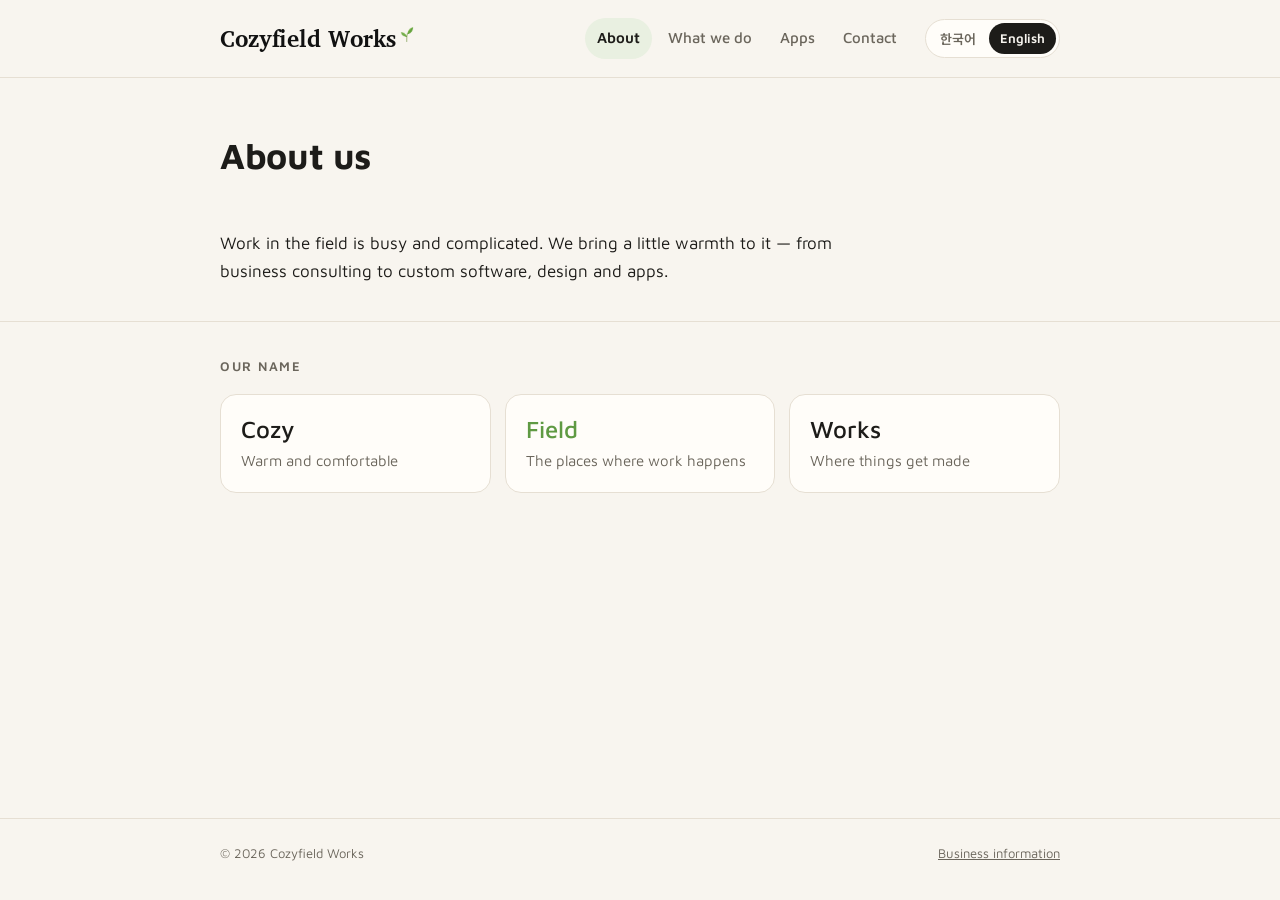
==== about.html @ 5c4d7b0e "회사 사이트 페이지 나눔: 홈·회사 소개·하는 일·앱(세 앱·복숭아 웹)·연락처 Co-Authored-By: Claude Opus 5.5 <noreply@anthropic.com>" ====
<!doctype html>
<html lang="ko">
<head>
<meta charset="utf-8">
<meta name="viewport" content="width=device-width, initial-scale=1, viewport-fit=cover">
<title>회사 소개 · Cozyfield Works</title>
<meta name="description" content="Cozyfield Works(코지필드 웍스) — 바쁜 현장에 따뜻함을 더하는 회사. 경영 컨설팅, 업무 프로그램 제작, 디자인·문서, 앱.">
<link rel="icon" href="favicon.png">
<link rel="preconnect" href="https://fonts.googleapis.com">
<link rel="stylesheet" href="https://fonts.googleapis.com/css2?family=Maven+Pro:wght@400;500;600;700&family=Noto+Sans+KR:wght@400;500;700&family=Charis+SIL:wght@700&display=swap">
<link rel="stylesheet" href="style.css">
</head>
<body>
<header><div class="wrap">
  <a class="logo" href="./">Cozyfield Works<img src="sprout.png" alt=""></a>
  <nav aria-label="Menu"><a href="about.html" aria-current="page" data-ko="회사 소개" data-en="About">회사 소개</a><a href="work.html" data-ko="하는 일" data-en="What we do">하는 일</a><a href="apps.html" data-ko="앱" data-en="Apps">앱</a><a href="contact.html" data-ko="연락처" data-en="Contact">연락처</a></nav>
  <div class="lang" role="group" aria-label="Language">
    <button type="button" data-l="ko" aria-pressed="true">한국어</button>
    <button type="button" data-l="en" aria-pressed="false">English</button>
  </div>
</div></header>

<main>
<div class="page-title wrap">
  <h1 data-ko="회사 소개" data-en="About us">회사 소개</h1>
</div>
<section><div class="wrap">
  <p class="lead" data-ko="현장의 일은 복잡하고 바쁘지만, 그 속에서도 따뜻하게 만들어 나갑니다. 경영 컨설팅부터 업무 프로그램, 디자인, 앱까지 함께합니다." data-en="Work in the field is busy and complicated. We bring a little warmth to it — from business consulting to custom software, design and apps.">현장의 일은 복잡하고 바쁘지만, 그 속에서도 따뜻하게 만들어 나갑니다. 경영 컨설팅부터 업무 프로그램, 디자인, 앱까지 함께합니다.</p>
</div></section>
<section><div class="wrap">
  <h2 data-ko="이름의 뜻" data-en="Our name">이름의 뜻</h2>
  <div class="words">
    <div class="word"><b>Cozy</b><span data-ko="아늑하고 편안한" data-en="Warm and comfortable">아늑하고 편안한</span></div>
    <div class="word"><b>Field</b><span data-ko="일이 벌어지는 현장" data-en="The places where work happens">일이 벌어지는 현장</span></div>
    <div class="word"><b>Works</b><span data-ko="만들어 나가는 곳" data-en="Where things get made">만들어 나가는 곳</span></div>
  </div>
</div></section>
</main>

<footer><div class="wrap">
  <span>© 2026 Cozyfield Works</span>
  <a href="contact.html" data-ko="사업자 정보" data-en="Business information">사업자 정보</a>
</div></footer>
<script src="lang.js"></script>
</body>
</html>
---- style.css ----
:root {
  --bg: #f8f5ef; --card: #fffdf9; --ink: #1d1c19; --muted: #6b665c; --line: #e6dfd3;
  --leaf: #5f9a43; --leaf-soft: #e9f0e1;
  --body: "Maven Pro", "Noto Sans KR", "Apple SD Gothic Neo", "Segoe UI", sans-serif;
  --logo: "Iowan Old Style", "Charis SIL", Georgia, serif;
}
* { box-sizing: border-box; }
html, body { margin: 0; background: var(--bg); color: var(--ink); }
body { font-family: var(--body); line-height: 1.65; -webkit-font-smoothing: antialiased; word-break: keep-all; overflow-wrap: anywhere; min-height: 100vh; display: flex; flex-direction: column; }
main { flex: 1; }
.wrap { max-width: 880px; margin: 0 auto; padding-inline: max(20px, env(safe-area-inset-left, 0px)) max(20px, env(safe-area-inset-right, 0px)); }

header { border-bottom: 1px solid var(--line); }
header .wrap { display: flex; align-items: center; gap: 16px; padding-block: 18px; flex-wrap: wrap; }
.logo { display: flex; align-items: center; gap: 4px; font: 700 23px/1 var(--logo); color: #111; text-decoration: none; letter-spacing: -.005em; white-space: nowrap; }
.logo img { height: 27px; width: auto; display: block; margin-top: -6px; }
nav { display: flex; gap: 4px; margin-left: auto; }
nav a { font-size: 15px; font-weight: 500; color: var(--muted); text-decoration: none; padding: 8px 12px; border-radius: 999px; min-height: 40px; display: inline-flex; align-items: center; }
nav a:hover { color: var(--ink); }
nav a[aria-current="page"] { color: var(--ink); background: var(--leaf-soft); font-weight: 600; }
.lang { display: flex; gap: 2px; border: 1px solid var(--line); border-radius: 999px; padding: 3px; background: var(--card); }
.lang button { border: 0; background: none; font: 600 13px var(--body); color: var(--muted); padding: 6px 11px; border-radius: 999px; cursor: pointer; }
.lang button[aria-pressed="true"] { background: var(--ink); color: var(--bg); }

.hero { padding-block: 64px 52px; }
.hero h1 { font-weight: 700; font-size: clamp(30px, 6vw, 46px); line-height: 1.3; letter-spacing: -.01em; margin: 0; text-wrap: balance; }
.hero p { font-size: 17px; color: var(--muted); max-width: 34em; margin: 20px 0 0; }
.page-title { padding-block: 48px 8px; }
.page-title h1 { font-size: clamp(26px, 5vw, 36px); margin: 0; letter-spacing: -.01em; }
.page-title p { color: var(--muted); margin: 10px 0 0; font-size: 16px; }

section { padding-block: 36px; }
section + section { border-top: 1px solid var(--line); }
h2 { font: 600 13px var(--body); letter-spacing: .12em; text-transform: uppercase; color: var(--muted); margin: 0 0 20px; }

.go { display: grid; grid-template-columns: repeat(3, minmax(0, 1fr)); gap: 14px; }
.go a { display: block; background: var(--card); border: 1px solid var(--line); border-radius: 16px; padding: 20px; text-decoration: none; color: var(--ink); border-left: 3px solid var(--leaf); }
.go a:hover { border-color: var(--leaf); }
.go b { display: block; font-size: 18px; font-weight: 600; margin-bottom: 4px; }
.go span { font-size: 15px; color: var(--muted); }
.go i { font-style: normal; color: var(--leaf); font-weight: 600; font-size: 14px; display: block; margin-top: 10px; }

.words { display: grid; grid-template-columns: repeat(3, minmax(0, 1fr)); gap: 14px; }
.word { background: var(--card); border: 1px solid var(--line); border-radius: 16px; padding: 20px 20px 18px; }
.word b { display: block; font: 500 24px var(--body); margin-bottom: 4px; }
.word span { font-size: 15px; color: var(--muted); }
.word:nth-child(2) b { color: var(--leaf); }
.lead { font-size: 17px; max-width: 36em; margin: 0; }

.works { display: grid; grid-template-columns: repeat(2, minmax(0, 1fr)); gap: 14px; }
.work { background: var(--card); border: 1px solid var(--line); border-radius: 16px; padding: 22px; border-left: 3px solid var(--leaf); }
.work b { display: block; font-size: 19px; font-weight: 600; margin-bottom: 6px; }
.work p { font-size: 15px; color: var(--muted); margin: 0 0 10px; }
.work ul { margin: 0; padding-left: 18px; font-size: 15px; }
.work li { margin: 2px 0; }

.apps { display: grid; gap: 14px; }
.app { display: flex; gap: 20px; align-items: flex-start; background: var(--card); border: 1px solid var(--line); border-radius: 20px; padding: 22px; }
.app img { width: 84px; height: 84px; border-radius: 20px; flex: none; box-shadow: 0 2px 8px rgba(60,40,20,.12); }
.app .t { min-width: 0; flex: 1; }
.app h3 { margin: 0; font-size: 19px; }
.app .dev { font-size: 13px; color: var(--leaf); font-weight: 600; margin: 2px 0 0; }
.app p { margin: 6px 0 14px; font-size: 15px; color: var(--muted); }
.links { display: flex; flex-wrap: wrap; gap: 8px; }
.links a { font-size: 14px; font-weight: 600; text-decoration: none; color: var(--ink); border: 1px solid var(--line); border-radius: 999px; padding: 0 14px; min-height: 40px; display: inline-flex; align-items: center; background: var(--bg); }
.links a.main { background: var(--ink); color: var(--bg); border-color: var(--ink); }
.links a.web { background: var(--leaf); color: #fff; border-color: var(--leaf); }

.contact-mail { font-size: 20px; font-weight: 600; color: var(--ink); text-decoration-color: var(--leaf); text-underline-offset: 4px; }
.biz { background: var(--card); border: 1px solid var(--line); border-radius: 16px; padding: 20px 22px; margin: 0; display: grid; grid-template-columns: max-content 1fr; gap: 8px 20px; font-size: 15px; }
.biz dt { color: var(--muted); }
.biz dd { margin: 0; }

footer { border-top: 1px solid var(--line); padding-block: 24px 36px; font-size: 13px; color: var(--muted); margin-top: 24px; }
footer .wrap { display: flex; flex-wrap: wrap; gap: 6px 16px; justify-content: space-between; }
footer a { color: var(--muted); }

@media (max-width: 680px) {
  header .wrap { padding-block: 14px 8px; gap: 10px; }
  .lang { margin-left: auto; }
  nav { order: 3; width: 100%; margin: 0 -12px; overflow-x: auto; scrollbar-width: none; }
  nav::-webkit-scrollbar { display: none; }
  nav a { flex: none; }
  .hero { padding-block: 44px 36px; }
  .go, .words, .works { grid-template-columns: 1fr; }
  .app { gap: 14px; padding: 18px; }
  .app img { width: 64px; height: 64px; border-radius: 15px; }
  .logo { font-size: 20px; } .logo img { height: 23px; }
  .biz { grid-template-columns: 1fr; gap: 2px; }
  .biz dd { margin-bottom: 10px; }
}
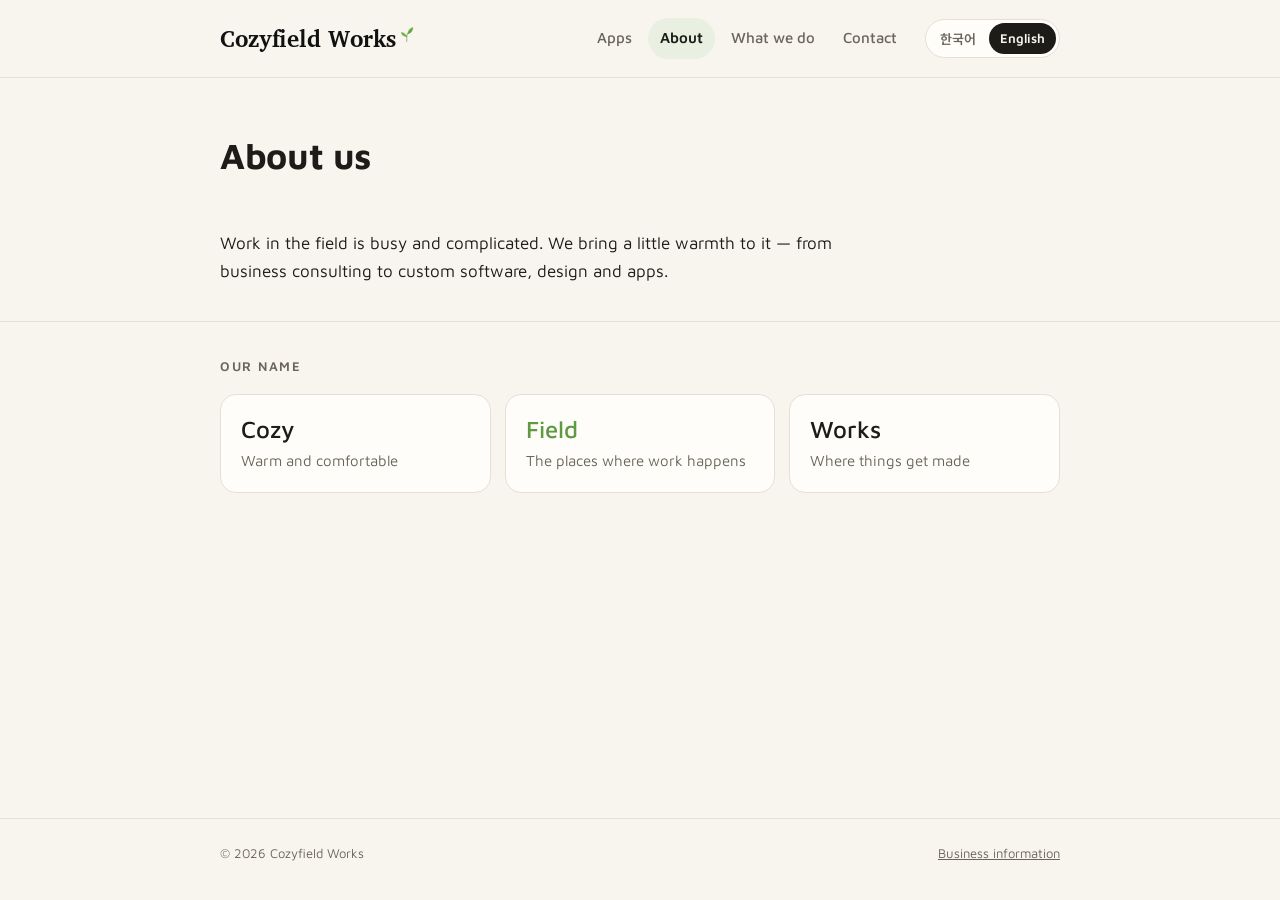
==== commit e9f0f9e4: "첫 페이지를 앱 목록으로, 메뉴 첫 칸 앱 (옛 apps.html은 첫 페이지로 넘김) Co-Authored-By: Claude Opus 5.5 <noreply@anthropic." ====
--- a/about.html
+++ b/about.html
@@ -13,7 +13,7 @@
 <body>
 <header><div class="wrap">
   <a class="logo" href="./">Cozyfield Works<img src="sprout.png" alt=""></a>
-  <nav aria-label="Menu"><a href="about.html" aria-current="page" data-ko="회사 소개" data-en="About">회사 소개</a><a href="work.html" data-ko="하는 일" data-en="What we do">하는 일</a><a href="apps.html" data-ko="앱" data-en="Apps">앱</a><a href="contact.html" data-ko="연락처" data-en="Contact">연락처</a></nav>
+  <nav aria-label="Menu"><a href="./" data-ko="앱" data-en="Apps">앱</a><a href="about.html" aria-current="page" data-ko="회사 소개" data-en="About">회사 소개</a><a href="work.html" data-ko="하는 일" data-en="What we do">하는 일</a><a href="contact.html" data-ko="연락처" data-en="Contact">연락처</a></nav>
   <div class="lang" role="group" aria-label="Language">
     <button type="button" data-l="ko" aria-pressed="true">한국어</button>
     <button type="button" data-l="en" aria-pressed="false">English</button>
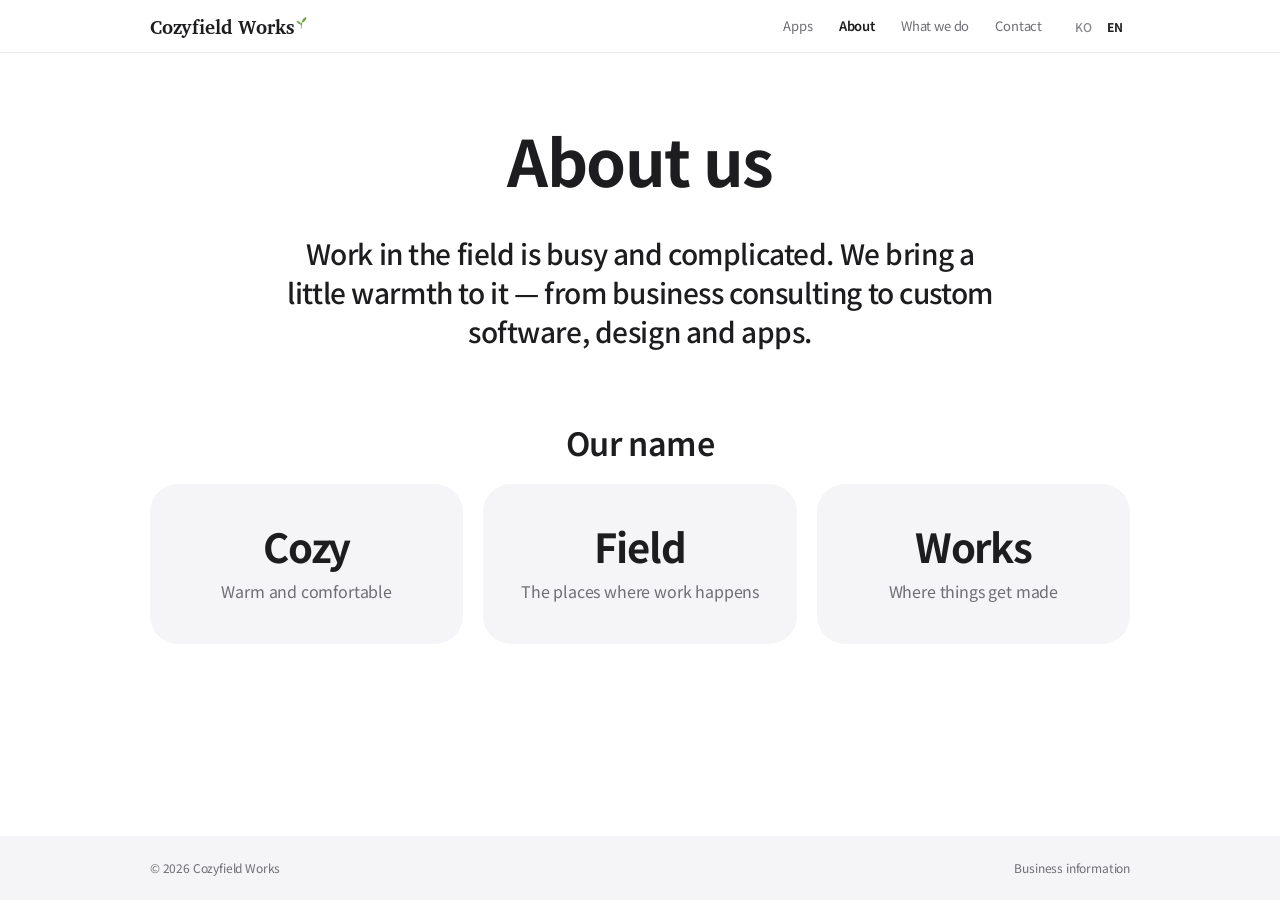
==== commit 02045a35: "애플식 심플 디자인 + 첫 페이지 앱 세 칸, 앱마다 세부 화면(앱스토어 설명·스크린샷) Co-Authored-By: Claude Opus 5.5 <noreply@anthropic" ====
--- a/about.html
+++ b/about.html
@@ -7,16 +7,16 @@
 <meta name="description" content="Cozyfield Works(코지필드 웍스) — 바쁜 현장에 따뜻함을 더하는 회사. 경영 컨설팅, 업무 프로그램 제작, 디자인·문서, 앱.">
 <link rel="icon" href="favicon.png">
 <link rel="preconnect" href="https://fonts.googleapis.com">
-<link rel="stylesheet" href="https://fonts.googleapis.com/css2?family=Maven+Pro:wght@400;500;600;700&family=Noto+Sans+KR:wght@400;500;700&family=Charis+SIL:wght@700&display=swap">
+<link rel="stylesheet" href="https://fonts.googleapis.com/css2?family=Noto+Sans+KR:wght@400;500;600;700&family=Charis+SIL:wght@700&display=swap">
 <link rel="stylesheet" href="style.css">
 </head>
 <body>
 <header><div class="wrap">
-  <a class="logo" href="./">Cozyfield Works<img src="sprout.png" alt=""></a>
+  <a class="logo" href="./">Cozyfield Works<img src="sprout_t.png" alt=""></a>
   <nav aria-label="Menu"><a href="./" data-ko="앱" data-en="Apps">앱</a><a href="about.html" aria-current="page" data-ko="회사 소개" data-en="About">회사 소개</a><a href="work.html" data-ko="하는 일" data-en="What we do">하는 일</a><a href="contact.html" data-ko="연락처" data-en="Contact">연락처</a></nav>
   <div class="lang" role="group" aria-label="Language">
-    <button type="button" data-l="ko" aria-pressed="true">한국어</button>
-    <button type="button" data-l="en" aria-pressed="false">English</button>
+    <button type="button" data-l="ko" aria-pressed="true">KO</button>
+    <button type="button" data-l="en" aria-pressed="false">EN</button>
   </div>
 </div></header>
 
--- a/style.css
+++ b/style.css
@@ -1,91 +1,138 @@
+/* 11/26 사용자 "세련되고 깔끔하게, 애플처럼 심플하게" — 흰 바탕·옅은 회색 칸·시스템 글꼴·파란 단추 하나 */
 :root {
-  --bg: #f8f5ef; --card: #fffdf9; --ink: #1d1c19; --muted: #6b665c; --line: #e6dfd3;
-  --leaf: #5f9a43; --leaf-soft: #e9f0e1;
-  --body: "Maven Pro", "Noto Sans KR", "Apple SD Gothic Neo", "Segoe UI", sans-serif;
+  --bg: #ffffff; --tile: #f5f5f7; --ink: #1d1d1f; --muted: #6e6e73; --faint: #86868b; --line: #d2d2d7;
+  --blue: #0071e3; --blue-ink: #0066cc;
+  --body: -apple-system, BlinkMacSystemFont, "SF Pro Text", "Apple SD Gothic Neo", "Noto Sans KR", "Segoe UI", sans-serif;
+  --display: -apple-system, BlinkMacSystemFont, "SF Pro Display", "Apple SD Gothic Neo", "Noto Sans KR", "Segoe UI", sans-serif;
   --logo: "Iowan Old Style", "Charis SIL", Georgia, serif;
 }
 * { box-sizing: border-box; }
 html, body { margin: 0; background: var(--bg); color: var(--ink); }
-body { font-family: var(--body); line-height: 1.65; -webkit-font-smoothing: antialiased; word-break: keep-all; overflow-wrap: anywhere; min-height: 100vh; display: flex; flex-direction: column; }
+body { font-family: var(--body); font-size: 17px; line-height: 1.5; letter-spacing: -.01em; -webkit-font-smoothing: antialiased; word-break: keep-all; overflow-wrap: anywhere; min-height: 100vh; display: flex; flex-direction: column; }
 main { flex: 1; }
-.wrap { max-width: 880px; margin: 0 auto; padding-inline: max(20px, env(safe-area-inset-left, 0px)) max(20px, env(safe-area-inset-right, 0px)); }
+a { color: var(--blue-ink); }
+.wrap { max-width: 1024px; margin: 0 auto; padding-inline: max(22px, env(safe-area-inset-left, 0px)) max(22px, env(safe-area-inset-right, 0px)); }
 
-header { border-bottom: 1px solid var(--line); }
-header .wrap { display: flex; align-items: center; gap: 16px; padding-block: 18px; flex-wrap: wrap; }
-.logo { display: flex; align-items: center; gap: 4px; font: 700 23px/1 var(--logo); color: #111; text-decoration: none; letter-spacing: -.005em; white-space: nowrap; }
-.logo img { height: 27px; width: auto; display: block; margin-top: -6px; }
-nav { display: flex; gap: 4px; margin-left: auto; }
-nav a { font-size: 15px; font-weight: 500; color: var(--muted); text-decoration: none; padding: 8px 12px; border-radius: 999px; min-height: 40px; display: inline-flex; align-items: center; }
-nav a:hover { color: var(--ink); }
-nav a[aria-current="page"] { color: var(--ink); background: var(--leaf-soft); font-weight: 600; }
-.lang { display: flex; gap: 2px; border: 1px solid var(--line); border-radius: 999px; padding: 3px; background: var(--card); }
-.lang button { border: 0; background: none; font: 600 13px var(--body); color: var(--muted); padding: 6px 11px; border-radius: 999px; cursor: pointer; }
-.lang button[aria-pressed="true"] { background: var(--ink); color: var(--bg); }
+/* 머리: 얇고 반투명한 막대 */
+header { position: sticky; top: 0; z-index: 10; background: rgba(255,255,255,.78); -webkit-backdrop-filter: saturate(180%) blur(20px); backdrop-filter: saturate(180%) blur(20px); border-bottom: 1px solid rgba(0,0,0,.08); }
+header .wrap { display: flex; align-items: center; gap: 8px; height: 52px; }
+.logo { display: flex; align-items: center; gap: 3px; font: 700 19px/1 var(--logo); color: var(--ink); text-decoration: none; white-space: nowrap; }
+.logo img { height: 21px; width: auto; display: block; margin-top: -5px; }
+nav { display: flex; gap: 2px; margin-left: auto; }
+nav a { font-size: 13px; color: var(--muted); text-decoration: none; padding: 0 12px; height: 44px; display: inline-flex; align-items: center; transition: color .2s; }
+nav a:hover, nav a[aria-current="page"] { color: var(--ink); }
+nav a[aria-current="page"] { font-weight: 600; }
+.lang { display: flex; margin-left: 6px; }
+.lang button { border: 0; background: none; font: 500 12px var(--body); color: var(--faint); height: 44px; padding: 0 7px; cursor: pointer; letter-spacing: .02em; }
+.lang button[aria-pressed="true"] { color: var(--ink); font-weight: 700; }
 
-.hero { padding-block: 64px 52px; }
-.hero h1 { font-weight: 700; font-size: clamp(30px, 6vw, 46px); line-height: 1.3; letter-spacing: -.01em; margin: 0; text-wrap: balance; }
-.hero p { font-size: 17px; color: var(--muted); max-width: 34em; margin: 20px 0 0; }
-.page-title { padding-block: 48px 8px; }
-.page-title h1 { font-size: clamp(26px, 5vw, 36px); margin: 0; letter-spacing: -.01em; }
-.page-title p { color: var(--muted); margin: 10px 0 0; font-size: 16px; }
+/* 페이지 제목: 가운데, 크게 */
+.page-title { text-align: center; padding-block: 72px 40px; }
+.page-title h1 { font: 700 clamp(40px, 7vw, 64px)/1.08 var(--display); letter-spacing: -.025em; margin: 0; }
+.page-title p { font-size: clamp(19px, 2.4vw, 24px); color: var(--muted); margin: 14px auto 0; max-width: 30em; line-height: 1.35; }
 
-section { padding-block: 36px; }
-section + section { border-top: 1px solid var(--line); }
-h2 { font: 600 13px var(--body); letter-spacing: .12em; text-transform: uppercase; color: var(--muted); margin: 0 0 20px; }
+section { padding-block: 0 72px; }
+h2 { font: 600 clamp(24px, 3.4vw, 32px)/1.15 var(--display); letter-spacing: -.02em; margin: 0 0 24px; text-align: center; }
+.lead { font: 500 clamp(21px, 3vw, 28px)/1.4 var(--display); letter-spacing: -.015em; text-align: center; max-width: 26em; margin: 0 auto; }
 
-.go { display: grid; grid-template-columns: repeat(3, minmax(0, 1fr)); gap: 14px; }
-.go a { display: block; background: var(--card); border: 1px solid var(--line); border-radius: 16px; padding: 20px; text-decoration: none; color: var(--ink); border-left: 3px solid var(--leaf); }
-.go a:hover { border-color: var(--leaf); }
-.go b { display: block; font-size: 18px; font-weight: 600; margin-bottom: 4px; }
-.go span { font-size: 15px; color: var(--muted); }
-.go i { font-style: normal; color: var(--leaf); font-weight: 600; font-size: 14px; display: block; margin-top: 10px; }
+/* 앱 칸 */
+.apps { display: grid; grid-template-columns: repeat(3, minmax(0, 1fr)); gap: 20px; }
+.app { background: var(--tile); border-radius: 28px; padding: 40px 28px 32px; text-align: center; display: flex; flex-direction: column; align-items: center; }
+.app img { width: 112px; height: 112px; border-radius: 25px; box-shadow: 0 1px 2px rgba(0,0,0,.06), 0 6px 18px rgba(0,0,0,.08); }
+.app h3 { font: 700 24px/1.2 var(--display); letter-spacing: -.02em; margin: 22px 0 0; }
+.app .dev { font-size: 14px; color: var(--faint); margin: 6px 0 0; }
+.app .desc { font-size: 16px; color: var(--ink); margin: 14px 0 24px; line-height: 1.5; }
+.btns { display: flex; flex-wrap: wrap; justify-content: center; gap: 10px; margin-top: auto; }
+.btns a { font-size: 15px; font-weight: 500; text-decoration: none; border-radius: 980px; padding: 0 20px; min-height: 44px; display: inline-flex; align-items: center; transition: background .2s, color .2s; }
+.btns a.web, .btns a.main { background: var(--blue); color: #fff; }
+.btns a.web:hover, .btns a.main:hover { background: #0077ed; }
+.btns:has(.web) a.main { background: none; color: var(--blue-ink); box-shadow: inset 0 0 0 1px var(--blue); }
+.btns:has(.web) a.main:hover { background: var(--blue); color: #fff; }
+.small { display: flex; justify-content: center; gap: 4px 18px; flex-wrap: wrap; margin-top: 18px; }
+.small a { font-size: 13px; color: var(--muted); text-decoration: none; min-height: 32px; display: inline-flex; align-items: center; }
+.small a:hover { color: var(--ink); text-decoration: underline; }
 
-.words { display: grid; grid-template-columns: repeat(3, minmax(0, 1fr)); gap: 14px; }
-.word { background: var(--card); border: 1px solid var(--line); border-radius: 16px; padding: 20px 20px 18px; }
-.word b { display: block; font: 500 24px var(--body); margin-bottom: 4px; }
-.word span { font-size: 15px; color: var(--muted); }
-.word:nth-child(2) b { color: var(--leaf); }
-.lead { font-size: 17px; max-width: 36em; margin: 0; }
+/* 회사 소개 */
+.words { display: grid; grid-template-columns: repeat(3, minmax(0, 1fr)); gap: 20px; }
+.word { background: var(--tile); border-radius: 28px; padding: 40px 24px; text-align: center; }
+.word b { display: block; font: 700 40px/1.1 var(--display); letter-spacing: -.03em; margin-bottom: 10px; }
+.word span { font-size: 16px; color: var(--muted); }
 
-.works { display: grid; grid-template-columns: repeat(2, minmax(0, 1fr)); gap: 14px; }
-.work { background: var(--card); border: 1px solid var(--line); border-radius: 16px; padding: 22px; border-left: 3px solid var(--leaf); }
-.work b { display: block; font-size: 19px; font-weight: 600; margin-bottom: 6px; }
-.work p { font-size: 15px; color: var(--muted); margin: 0 0 10px; }
-.work ul { margin: 0; padding-left: 18px; font-size: 15px; }
-.work li { margin: 2px 0; }
+/* 하는 일 */
+.works { display: grid; grid-template-columns: repeat(2, minmax(0, 1fr)); gap: 20px; }
+.work { background: var(--tile); border-radius: 28px; padding: 36px 32px; }
+.work b { display: block; font: 700 26px/1.2 var(--display); letter-spacing: -.02em; margin-bottom: 10px; }
+.work p { font-size: 17px; color: var(--muted); margin: 0; }
+.work a { display: inline-block; margin-top: 14px; font-size: 17px; text-decoration: none; }
+.work a:hover { text-decoration: underline; }
 
-.apps { display: grid; gap: 14px; }
-.app { display: flex; gap: 20px; align-items: flex-start; background: var(--card); border: 1px solid var(--line); border-radius: 20px; padding: 22px; }
-.app img { width: 84px; height: 84px; border-radius: 20px; flex: none; box-shadow: 0 2px 8px rgba(60,40,20,.12); }
-.app .t { min-width: 0; flex: 1; }
-.app h3 { margin: 0; font-size: 19px; }
-.app .dev { font-size: 13px; color: var(--leaf); font-weight: 600; margin: 2px 0 0; }
-.app p { margin: 6px 0 14px; font-size: 15px; color: var(--muted); }
-.links { display: flex; flex-wrap: wrap; gap: 8px; }
-.links a { font-size: 14px; font-weight: 600; text-decoration: none; color: var(--ink); border: 1px solid var(--line); border-radius: 999px; padding: 0 14px; min-height: 40px; display: inline-flex; align-items: center; background: var(--bg); }
-.links a.main { background: var(--ink); color: var(--bg); border-color: var(--ink); }
-.links a.web { background: var(--leaf); color: #fff; border-color: var(--leaf); }
+/* 연락처 */
+.contact-mail { display: block; text-align: center; font: 600 clamp(22px, 3.6vw, 32px)/1.2 var(--display); letter-spacing: -.02em; text-decoration: none; color: var(--blue-ink); }
+.contact-mail:hover { text-decoration: underline; }
+.biz { max-width: 640px; margin: 0 auto; background: var(--tile); border-radius: 28px; padding: 12px 32px; display: grid; grid-template-columns: max-content 1fr; font-size: 16px; }
+.biz dt, .biz dd { padding-block: 16px; border-bottom: 1px solid var(--line); }
+.biz dt { color: var(--muted); padding-right: 28px; }
+.biz dd { margin: 0; }
+.biz dt:last-of-type, .biz dd:last-of-type { border-bottom: 0; }
 
-.contact-mail { font-size: 20px; font-weight: 600; color: var(--ink); text-decoration-color: var(--leaf); text-underline-offset: 4px; }
-.biz { background: var(--card); border: 1px solid var(--line); border-radius: 16px; padding: 20px 22px; margin: 0; display: grid; grid-template-columns: max-content 1fr; gap: 8px 20px; font-size: 15px; }
-.biz dt { color: var(--muted); }
-.biz dd { margin: 0; }
+/* 꼬리 */
+footer { background: var(--tile); font-size: 12px; color: var(--muted); }
+footer .wrap { display: flex; flex-wrap: wrap; gap: 6px 18px; justify-content: space-between; align-items: center; min-height: 64px; padding-block: 14px; }
+footer a { color: var(--muted); text-decoration: none; }
+footer a:hover { color: var(--ink); text-decoration: underline; }
 
-footer { border-top: 1px solid var(--line); padding-block: 24px 36px; font-size: 13px; color: var(--muted); margin-top: 24px; }
-footer .wrap { display: flex; flex-wrap: wrap; gap: 6px 16px; justify-content: space-between; }
-footer a { color: var(--muted); }
+/* 첫 페이지 앱 칸 = 누르면 세부 화면 */
+a.app { text-decoration: none; color: var(--ink); transition: transform .25s ease, box-shadow .25s ease; }
+a.app:hover { transform: scale(1.015); box-shadow: 0 8px 28px rgba(0,0,0,.08); }
+a.app .desc { margin-bottom: 20px; color: var(--muted); }
+a.app .more { margin-top: auto; color: var(--blue-ink); font-size: 16px; }
+a.app .more::after { content: " ›"; }
 
+/* 앱 세부 화면 */
+.back { display: inline-flex; align-items: center; min-height: 44px; margin-top: 12px; font-size: 15px; text-decoration: none; }
+.back:hover { text-decoration: underline; }
+.detail-head { text-align: center; padding-block: 24px 40px; }
+.detail-head img { width: 140px; height: 140px; border-radius: 31px; box-shadow: 0 1px 2px rgba(0,0,0,.06), 0 10px 30px rgba(0,0,0,.10); }
+.detail-head h1 { font: 700 clamp(36px, 6vw, 56px)/1.1 var(--display); letter-spacing: -.025em; margin: 24px 0 0; }
+.detail-head .one { font-size: clamp(19px, 2.6vw, 24px); color: var(--muted); margin: 10px 0 0; }
+.detail-head .dev { font-size: 14px; color: var(--faint); margin: 10px 0 24px; }
+.shots-sec { padding-block: 0 56px; }
+.shots { display: flex; gap: 16px; overflow-x: auto; scroll-snap-type: x mandatory; padding: 4px max(22px, calc((100vw - 1024px) / 2 + 22px)) 16px; scrollbar-width: none; }
+.shots::-webkit-scrollbar { display: none; }
+.shots img { flex: none; width: 260px; height: auto; border-radius: 22px; scroll-snap-align: center; background: var(--tile); box-shadow: 0 1px 2px rgba(0,0,0,.05), 0 6px 20px rgba(0,0,0,.07); }
+.narrow { max-width: 720px; }
+.intro p { font: 500 clamp(20px, 2.6vw, 26px)/1.45 var(--display); letter-spacing: -.015em; text-align: center; margin: 0 0 12px; }
+.feats { display: grid; grid-template-columns: repeat(2, minmax(0, 1fr)); gap: 20px; }
+.feat { background: var(--tile); border-radius: 28px; padding: 32px; }
+.feat h3 { font: 700 22px/1.25 var(--display); letter-spacing: -.02em; margin: 0 0 14px; }
+.feat ul { margin: 0; padding: 0; list-style: none; }
+.feat li { font-size: 16px; color: var(--ink); padding: 8px 0; border-top: 1px solid var(--line); }
+.feat li:first-child { border-top: 0; padding-top: 0; }
+.outro { text-align: center; }
+.outro p { font-size: 17px; color: var(--muted); margin: 0 0 8px; }
+
+@media (max-width: 960px) {
+  .apps { grid-template-columns: 1fr; max-width: 560px; margin: 0 auto; }
+}
 @media (max-width: 680px) {
-  header .wrap { padding-block: 14px 8px; gap: 10px; }
+  body { font-size: 16px; }
+  header .wrap { height: auto; flex-wrap: wrap; padding-top: 10px; gap: 0; }
   .lang { margin-left: auto; }
   nav { order: 3; width: 100%; margin: 0 -12px; overflow-x: auto; scrollbar-width: none; }
   nav::-webkit-scrollbar { display: none; }
-  nav a { flex: none; }
-  .hero { padding-block: 44px 36px; }
-  .go, .words, .works { grid-template-columns: 1fr; }
-  .app { gap: 14px; padding: 18px; }
-  .app img { width: 64px; height: 64px; border-radius: 15px; }
-  .logo { font-size: 20px; } .logo img { height: 23px; }
-  .biz { grid-template-columns: 1fr; gap: 2px; }
-  .biz dd { margin-bottom: 10px; }
+  nav a { flex: none; font-size: 14px; }
+  .page-title { padding-block: 48px 28px; }
+  section { padding-block: 0 48px; }
+  .app { border-radius: 24px; padding: 32px 20px 24px; }
+  .app img { width: 96px; height: 96px; border-radius: 22px; }
+  .words, .works { grid-template-columns: 1fr; gap: 14px; }
+  .word { padding: 28px 20px; border-radius: 24px; }
+  .work { padding: 28px 24px; border-radius: 24px; }
+  .biz { grid-template-columns: 1fr; padding: 8px 22px; border-radius: 24px; }
+  .detail-head img { width: 112px; height: 112px; border-radius: 25px; }
+  .shots img { width: 210px; border-radius: 18px; }
+  .feats { grid-template-columns: 1fr; gap: 14px; }
+  .feat { padding: 26px 22px; border-radius: 24px; }
+  .biz dt { padding: 16px 0 2px; border-bottom: 0; font-size: 13px; }
+  .biz dd { padding: 0 0 16px; }
 }
